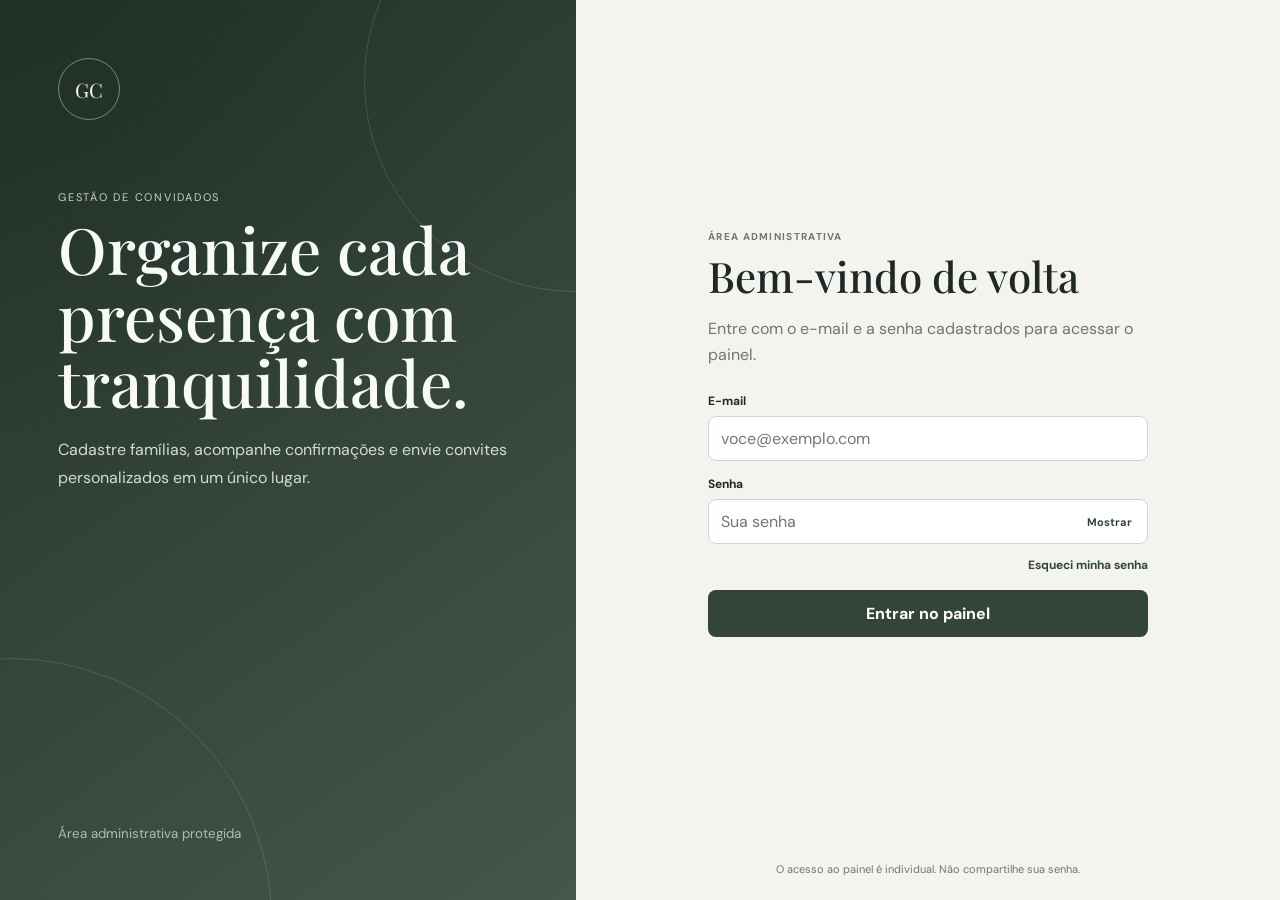
==== index.html @ 77a73d16 "Ajustes e reorganização" ====
<!doctype html>
<html lang="pt-BR">
<head>
  <meta charset="utf-8">
  <meta name="viewport" content="width=device-width, initial-scale=1">
  <meta name="robots" content="noindex,nofollow">
  <title>Entrar — Gestão de Convidados</title>
  <link rel="preconnect" href="https://fonts.googleapis.com">
  <link rel="preconnect" href="https://fonts.gstatic.com" crossorigin>
  <link href="https://fonts.googleapis.com/css2?family=DM+Sans:wght@400;500;600;700&family=Playfair+Display:wght@500;600&display=swap" rel="stylesheet">
  <link rel="stylesheet" href="admin/css/styles.css">
</head>
<body class="auth-page">
  <main class="auth-layout">
    <section class="auth-visual" aria-hidden="true">
      <div class="auth-visual__content">
        <span class="auth-seal">GC</span>
        <p class="auth-visual__eyebrow">Gestão de convidados</p>
        <h1>Organize cada presença com tranquilidade.</h1>
        <p>Cadastre famílias, acompanhe confirmações e envie convites personalizados em um único lugar.</p>
      </div>
      <small>Área administrativa protegida</small>
    </section>

    <section class="auth-panel">
      <div class="auth-box" id="loginBox">
        <span class="eyebrow">Área administrativa</span>
        <h2>Bem-vindo de volta</h2>
        <p class="auth-copy">Entre com o e-mail e a senha cadastrados para acessar o painel.</p>

        <div class="auth-message auth-message--success" id="loginNotice" hidden></div>

        <form id="loginForm" class="form-stack">
          <label><span>E-mail</span><input type="email" name="email" required autocomplete="email" placeholder="voce@exemplo.com"></label>
          <label>
            <span>Senha</span>
            <div class="password-field">
              <input type="password" name="password" id="loginPassword" required autocomplete="current-password" placeholder="Sua senha">
              <button type="button" class="password-toggle" data-toggle-password="loginPassword" aria-label="Mostrar senha">Mostrar</button>
            </div>
          </label>
          <div class="auth-row"><button type="button" class="auth-link" id="forgotButton">Esqueci minha senha</button></div>
          <button class="btn btn--primary btn--block" id="loginButton" type="submit">Entrar no painel</button>
          <p class="form-status" id="loginStatus" role="status" aria-live="polite"></p>
        </form>

        <div class="demo-access" id="demoAccess" hidden>
          <span>Modo de demonstração</span>
          <button class="btn btn--secondary btn--block" id="demoButton" type="button">Abrir painel demo</button>
        </div>
      </div>

      <div class="auth-box" id="forgotBox" hidden>
        <button class="auth-back" id="backToLogin" type="button">← Voltar</button>
        <span class="eyebrow">Recuperação de acesso</span>
        <h2>Redefinir senha</h2>
        <p class="auth-copy">Informe seu e-mail. Se houver uma conta cadastrada, enviaremos um link para criar uma nova senha.</p>
        <form id="forgotForm" class="form-stack">
          <label><span>E-mail</span><input type="email" name="email" required autocomplete="email" placeholder="voce@exemplo.com"></label>
          <button class="btn btn--primary btn--block" id="forgotSubmit" type="submit">Enviar link de recuperação</button>
          <p class="form-status" id="forgotStatus" role="status" aria-live="polite"></p>
        </form>
      </div>

      <p class="auth-foot">O acesso ao painel é individual. Não compartilhe sua senha.</p>
    </section>
  </main>

  <script src="admin/js/config.js"></script>
  <script type="module" src="admin/js/login.js"></script>
</body>
</html>
---- admin/css/styles.css ----
[hidden]{display:none!important}:root{--bg:#f4f5f2;--surface:#fff;--surface2:#eef1eb;--text:#1f2923;--muted:#6c776f;--accent:#596f61;--accent-dark:#33453a;--line:#dce2dc;--danger:#9d4e4e;--shadow:0 18px 50px rgba(31,41,35,.08);--serif:"Playfair Display",Georgia,serif;--sans:"DM Sans",Arial,sans-serif}*{box-sizing:border-box}html{color-scheme:light}body{margin:0;background:var(--bg);color:var(--text);font-family:var(--sans)}button,input,select,textarea{font:inherit}.app{min-height:100vh;display:grid;grid-template-columns:250px 1fr}.sidebar{position:sticky;top:0;height:100vh;padding:26px 18px;background:#1f2b24;color:#fff;display:flex;flex-direction:column;gap:35px}.brand{display:flex;align-items:center;gap:12px;padding:0 8px}.brand__mark{width:42px;height:42px;border:1px solid rgba(255,255,255,.35);display:grid;place-items:center;border-radius:50%;font-family:var(--serif)}.brand strong,.brand small{display:block}.brand small{margin-top:2px;color:#aeb9b2;font-size:11px}.sidebar nav{display:grid;gap:6px}.nav-item{border:0;background:transparent;color:#b9c3bd;text-align:left;padding:12px 14px;border-radius:9px;cursor:pointer}.nav-item:hover,.nav-item.is-active{background:rgba(255,255,255,.1);color:#fff}.sidebar__bottom{margin-top:auto;display:flex;align-items:center;justify-content:space-between;padding:0 8px}.mode-badge{font-size:10px;letter-spacing:.12em;border:1px solid #718276;border-radius:99px;padding:5px 8px}.text-button{background:transparent;border:0;color:inherit;cursor:pointer;padding:4px}.sidebar .text-button{color:#c9d1cc}.main{min-width:0}.topbar{height:84px;background:rgba(244,245,242,.92);backdrop-filter:blur(16px);border-bottom:1px solid var(--line);display:flex;align-items:center;gap:24px;justify-content:space-between;padding:0 38px;position:sticky;top:0;z-index:10}.topbar select{border:0;background:transparent;font-weight:700;color:var(--text);padding:2px 22px 2px 0}.eyebrow{display:block;text-transform:uppercase;letter-spacing:.13em;font-size:10px;font-weight:700;color:var(--muted);margin-bottom:5px}.view{display:none;padding:38px;max-width:1500px;margin:auto}.view.is-active{display:block}.page-heading{display:flex;justify-content:space-between;align-items:end;gap:20px;margin-bottom:28px}h1,h2{font-family:var(--serif);font-weight:500;margin:0}h1{font-size:clamp(34px,4vw,52px)}h2{font-size:25px}.btn{border:0;border-radius:8px;padding:11px 17px;font-weight:700;cursor:pointer}.btn--primary{background:var(--accent-dark);color:#fff}.btn--secondary{background:#e7ebe7;color:var(--accent-dark)}.btn--ghost{background:transparent;border:1px solid var(--line)}.stats-grid{display:grid;grid-template-columns:repeat(4,1fr);gap:16px;margin-bottom:25px}.stat-card{background:var(--surface);border:1px solid var(--line);border-radius:13px;padding:22px}.stat-card span,.stat-card small{display:block;color:var(--muted)}.stat-card strong{display:block;font-family:var(--serif);font-size:42px;font-weight:500;margin:8px 0}.panel{background:var(--surface);border:1px solid var(--line);border-radius:13px;padding:22px;box-shadow:var(--shadow)}.panel--flush{padding:0;overflow:hidden}.panel__head{display:flex;align-items:end;justify-content:space-between;margin-bottom:16px}.table-wrap{overflow:auto}table{width:100%;border-collapse:collapse;white-space:nowrap}th{text-align:left;color:var(--muted);font-size:11px;text-transform:uppercase;letter-spacing:.08em;padding:13px 15px;border-bottom:1px solid var(--line)}td{padding:15px;border-bottom:1px solid #edf0ed;vertical-align:middle}tbody tr:last-child td{border-bottom:0}.guest-name strong,.guest-name small{display:block}.guest-name small{color:var(--muted);margin-top:3px}.status{display:inline-flex;gap:6px;align-items:center;padding:5px 9px;border-radius:99px;font-size:12px;font-weight:700}.status--confirmed{background:#e6f1e8;color:#35623f}.status--pending{background:#f4efe2;color:#796531}.status--declined{background:#f4e6e6;color:#8b4646}.row-actions{display:flex;gap:6px}.mini-btn{border:1px solid var(--line);background:#fff;padding:7px 9px;border-radius:7px;cursor:pointer}.mini-btn:hover{background:var(--surface2)}.mini-btn--danger{color:var(--danger)}.filters{display:flex;gap:12px;margin-bottom:14px}.filters select,.search{background:#fff;border:1px solid var(--line);border-radius:9px;min-height:44px}.search{display:flex;align-items:center;gap:8px;padding:0 13px;flex:1}.search input{border:0;outline:0;min-width:0;width:100%}.filters select{padding:0 13px}.empty{text-align:center;padding:40px;color:var(--muted)}.settings-form{max-width:850px}.field-grid{display:grid;grid-template-columns:1fr 1fr;gap:17px}.field-wide{grid-column:1/-1}label>span{display:block;font-size:12px;font-weight:700;margin-bottom:7px}label small{display:block;color:var(--muted);margin-top:6px}input,select,textarea{width:100%;border:1px solid #cfd7d0;border-radius:8px;background:#fff;color:var(--text);padding:11px 12px;outline:0}input:focus,select:focus,textarea:focus{border-color:var(--accent)}textarea{resize:vertical}.form-actions{display:flex;justify-content:flex-end;margin-top:20px}.dialog{border:0;padding:0;background:transparent;max-width:min(680px,calc(100vw - 28px));width:100%}.dialog::backdrop{background:rgba(18,25,21,.55);backdrop-filter:blur(3px)}.dialog__panel{background:#fff;border-radius:15px;padding:24px;box-shadow:0 30px 100px rgba(0,0,0,.25)}.dialog__panel header,.dialog__panel footer{display:flex;align-items:center;justify-content:space-between;gap:15px}.dialog__panel header{margin-bottom:22px}.dialog__panel footer{justify-content:flex-end;margin-top:22px}.icon-button{border:0;background:#eef1ee;width:36px;height:36px;border-radius:50%;font-size:22px;cursor:pointer}.toast{position:fixed;right:22px;bottom:22px;z-index:100;background:#243229;color:#fff;padding:12px 16px;border-radius:9px;box-shadow:var(--shadow);opacity:0;transform:translateY(10px);pointer-events:none;transition:.2s}.toast.is-visible{opacity:1;transform:none}.auth-screen{min-height:100vh;display:grid;place-items:center;padding:25px;background:radial-gradient(circle at top left,#e6ebe6,transparent 40%),var(--bg)}.auth-card{background:#fff;border:1px solid var(--line);border-radius:16px;padding:34px;width:min(430px,100%);box-shadow:var(--shadow)}.auth-card h1{font-size:40px;margin-bottom:10px}.auth-card>p{color:var(--muted);line-height:1.6}.form-stack{display:grid;gap:15px;margin-top:24px}.form-status{color:var(--danger);min-height:18px;margin:0;font-size:13px}.mobile-menu{display:none;border:0;background:transparent;font-size:22px}.muted{color:var(--muted)}@media(max-width:980px){.app{grid-template-columns:1fr}.sidebar{position:fixed;z-index:30;width:250px;transform:translateX(-100%);transition:.2s}.sidebar.is-open{transform:none}.mobile-menu{display:block}.topbar{padding:0 20px}.view{padding:28px 20px}.stats-grid{grid-template-columns:1fr 1fr}}@media(max-width:650px){.topbar .btn{display:none}.stats-grid{grid-template-columns:1fr}.page-heading{align-items:flex-start;flex-direction:column}.field-grid{grid-template-columns:1fr}.field-wide{grid-column:auto}.filters{flex-direction:column}.view{padding:22px 14px}.panel{padding:14px}.panel--flush{padding:0}h1{font-size:36px}}

/* v1.1 — importação de convidados por Excel */
.page-actions{display:flex;gap:10px;align-items:center;flex-wrap:wrap}.dialog--wide{max-width:min(900px,calc(100vw - 28px))}.import-guide{display:flex;align-items:center;justify-content:space-between;gap:20px;padding:16px 18px;border:1px solid var(--line);border-radius:12px;background:var(--surface2);margin-bottom:16px}.import-guide strong{display:block;margin-bottom:5px}.import-guide p{margin:0;color:var(--muted);line-height:1.5;font-size:13px}.import-guide .btn{white-space:nowrap;text-decoration:none}.import-drop{display:grid;place-items:center;text-align:center;gap:7px;border:1.5px dashed #aebbb1;border-radius:13px;padding:28px 20px;background:#fbfcfb;cursor:pointer;transition:.2s}.import-drop:hover{border-color:var(--accent);background:#f4f7f4}.import-drop__icon{display:grid;place-items:center;width:56px;height:56px;border-radius:12px;background:#e5eee7;color:var(--accent-dark);font-size:12px;font-weight:800;letter-spacing:.08em}.import-drop strong{font-size:15px}.import-drop small{color:var(--muted);max-width:560px;line-height:1.5}.import-drop input{margin-top:6px;max-width:420px;background:#fff}.import-result{margin-top:20px}.import-summary{display:grid;grid-template-columns:repeat(3,1fr);gap:10px;margin-bottom:18px}.import-summary article{border:1px solid var(--line);border-radius:10px;padding:14px;background:#fff}.import-summary span{display:block;color:var(--muted);font-size:11px;text-transform:uppercase;letter-spacing:.08em;font-weight:700}.import-summary strong{display:block;font-family:var(--serif);font-size:30px;font-weight:500;margin-top:4px}.import-summary__error strong{color:var(--danger)}.import-result h3{font-size:14px;font-family:var(--sans);font-weight:700;margin:18px 0 9px}.import-errors{margin:0;padding:12px 12px 12px 32px;border-radius:9px;background:#f8ecec;color:#844444;font-size:13px;line-height:1.6;max-height:180px;overflow:auto}.import-preview{border:1px solid var(--line);border-radius:9px}.import-preview table{font-size:13px}.import-preview th,.import-preview td{padding:10px 12px}@media(max-width:650px){.page-actions{width:100%}.page-actions .btn{flex:1}.import-guide{align-items:flex-start;flex-direction:column}.import-guide .btn{width:100%;text-align:center}.import-summary{grid-template-columns:1fr}.dialog--wide .dialog__panel{padding:18px}.import-drop{padding:22px 12px}}

/* v1.2 — autenticação administrativa */
.auth-guard{position:fixed;inset:0;z-index:999;background:var(--bg);display:grid;place-items:center;align-content:center;gap:12px;color:var(--muted)}.auth-guard__spinner{width:34px;height:34px;border:3px solid #d9e0da;border-top-color:var(--accent-dark);border-radius:50%;animation:authSpin .8s linear infinite}@keyframes authSpin{to{transform:rotate(360deg)}}
.sidebar__bottom--account{display:grid;gap:13px;align-items:stretch}.account-chip{display:flex;align-items:center;gap:10px;min-width:0}.account-chip__avatar{width:34px;height:34px;display:grid;place-items:center;border-radius:50%;background:rgba(255,255,255,.12);font-weight:700;flex:0 0 auto}.account-chip div{min-width:0}.account-chip strong,.account-chip small{display:block;white-space:nowrap;overflow:hidden;text-overflow:ellipsis}.account-chip strong{font-size:12px}.account-chip small{font-size:10px;color:#aeb9b2;margin-top:2px}.sidebar__account-actions{display:flex;align-items:center;justify-content:space-between}
.auth-page{min-height:100vh;background:#f3f4f0}.auth-layout{min-height:100vh;display:grid;grid-template-columns:minmax(340px,.9fr) minmax(480px,1.1fr)}.auth-visual{position:relative;overflow:hidden;padding:58px;display:flex;flex-direction:column;justify-content:space-between;color:#f8faf8;background:linear-gradient(145deg,rgba(27,42,33,.96),rgba(56,74,62,.93)),radial-gradient(circle at 20% 10%,#87988a,transparent 45%)}.auth-visual:before,.auth-visual:after{content:"";position:absolute;border:1px solid rgba(255,255,255,.12);border-radius:50%;width:420px;height:420px}.auth-visual:before{right:-210px;top:-130px}.auth-visual:after{left:-250px;bottom:-280px;width:520px;height:520px}.auth-visual__content{position:relative;z-index:1;max-width:520px}.auth-seal{width:62px;height:62px;border:1px solid rgba(255,255,255,.4);border-radius:50%;display:grid;place-items:center;font-family:var(--serif);font-size:20px;margin-bottom:70px}.auth-seal--dark{border-color:var(--line);color:var(--accent-dark);margin-bottom:30px}.auth-visual__eyebrow{font-size:11px;text-transform:uppercase;letter-spacing:.16em;color:#c4d0c7}.auth-visual h1{font-size:clamp(42px,5vw,68px);line-height:1.04;margin:12px 0 20px}.auth-visual__content>p:last-child{font-size:16px;line-height:1.75;color:#d2dbd5;max-width:480px}.auth-visual>small{position:relative;z-index:1;color:#aebdb3}
.auth-panel{display:grid;place-items:center;align-content:center;padding:42px}.auth-box{width:min(440px,100%)}.auth-box h2,.auth-box h1{font-family:var(--serif);font-weight:500;font-size:42px;margin:0 0 12px}.auth-copy{color:var(--muted);line-height:1.65;margin:0 0 25px}.auth-row{display:flex;justify-content:flex-end;margin-top:-4px}.auth-link,.auth-back{border:0;background:transparent;padding:2px 0;color:var(--accent-dark);font-weight:700;cursor:pointer;font-size:12px}.auth-back{margin-bottom:25px}.btn--block{width:100%;min-height:47px}.password-field{position:relative}.password-field input{padding-right:76px}.password-toggle{position:absolute;right:10px;top:50%;transform:translateY(-50%);border:0;background:transparent;color:var(--accent-dark);font-size:11px;font-weight:700;cursor:pointer}.form-status--success{color:#35623f}.auth-message{border-radius:9px;padding:11px 13px;font-size:13px;margin-bottom:16px}.auth-message--success{background:#e8f2e9;color:#35623f}.auth-foot{position:absolute;bottom:24px;margin:0;color:var(--muted);font-size:11px}.demo-access{border-top:1px solid var(--line);margin-top:24px;padding-top:20px}.demo-access>span{display:block;color:var(--muted);font-size:11px;text-transform:uppercase;letter-spacing:.1em;margin-bottom:9px}.auth-simple{min-height:100vh;display:grid;place-items:center;padding:28px;background:radial-gradient(circle at 15% 10%,#e3e9e3,transparent 38%),var(--bg)}.auth-box--reset{background:#fff;border:1px solid var(--line);border-radius:18px;padding:38px;box-shadow:var(--shadow)}.auth-login-link{display:block;text-align:center;color:var(--accent-dark);font-weight:700;font-size:12px;margin-top:20px;text-decoration:none}
@media(max-width:850px){.auth-layout{grid-template-columns:1fr}.auth-visual{display:none}.auth-panel{min-height:100vh;padding:28px}.auth-foot{position:static;margin-top:40px}.auth-box h2,.auth-box h1{font-size:38px}}@media(max-width:500px){.auth-panel{padding:22px}.auth-box--reset{padding:26px 20px}.auth-simple{padding:14px}}

/* v1.3 — métricas, membros e exportação */
.stats-grid--six{grid-template-columns:repeat(3,1fr)}
.row-actions{flex-wrap:wrap;max-width:390px}
.field-grid textarea[name="members"]{min-height:105px;line-height:1.55}
@media(max-width:1180px){.stats-grid--six{grid-template-columns:repeat(2,1fr)}}
@media(max-width:650px){.stats-grid--six{grid-template-columns:1fr}.page-actions .btn{min-width:calc(50% - 6px)}.row-actions{min-width:250px}}
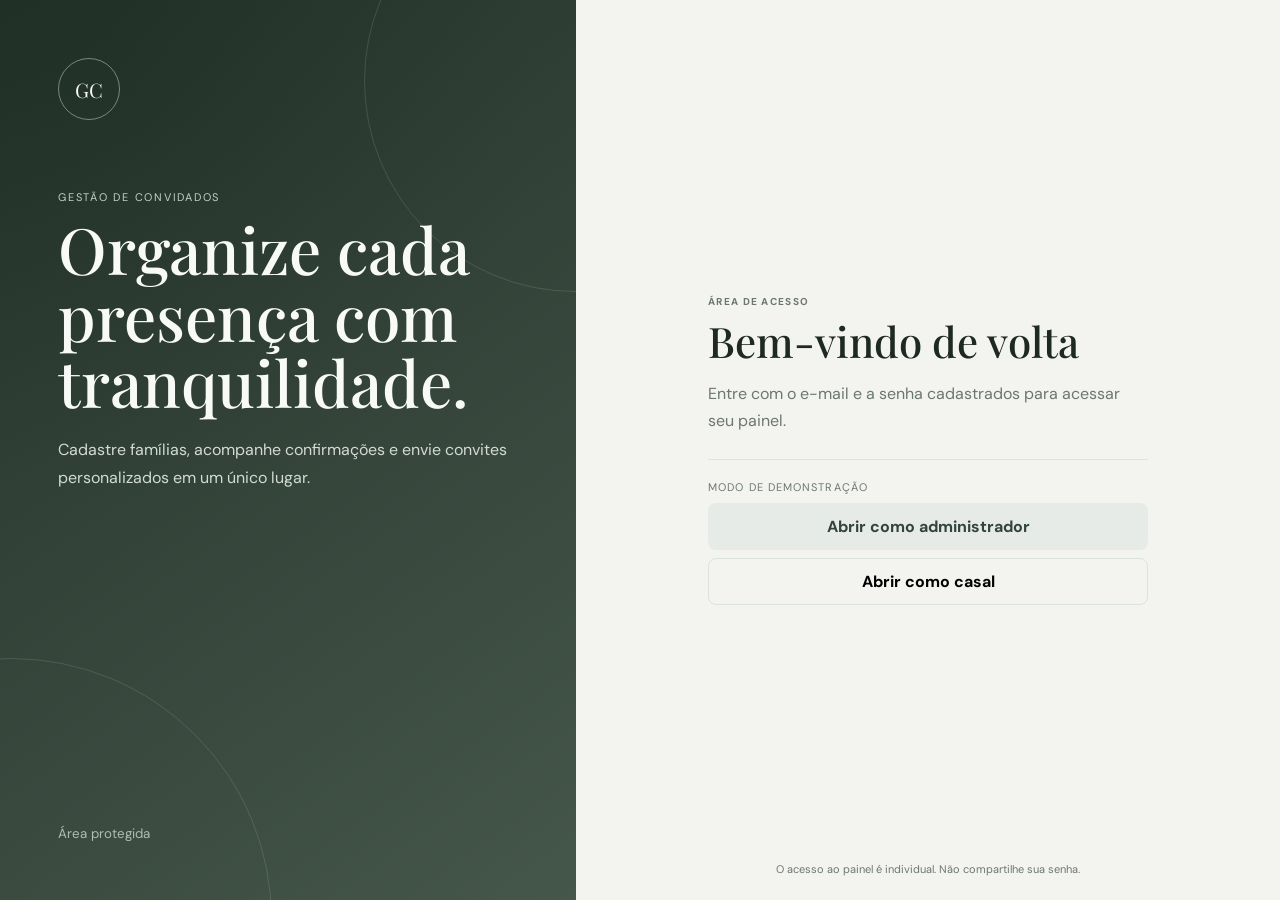
==== commit c8f57138: "Ajustes, permissões v1.5" ====
--- a/index.html
+++ b/index.html
@@ -19,14 +19,14 @@
         <h1>Organize cada presença com tranquilidade.</h1>
         <p>Cadastre famílias, acompanhe confirmações e envie convites personalizados em um único lugar.</p>
       </div>
-      <small>Área administrativa protegida</small>
+      <small>Área protegida</small>
     </section>
 
     <section class="auth-panel">
       <div class="auth-box" id="loginBox">
-        <span class="eyebrow">Área administrativa</span>
+        <span class="eyebrow">Área de acesso</span>
         <h2>Bem-vindo de volta</h2>
-        <p class="auth-copy">Entre com o e-mail e a senha cadastrados para acessar o painel.</p>
+        <p class="auth-copy">Entre com o e-mail e a senha cadastrados para acessar seu painel.</p>
 
         <div class="auth-message auth-message--success" id="loginNotice" hidden></div>
 
@@ -46,7 +46,7 @@
 
         <div class="demo-access" id="demoAccess" hidden>
           <span>Modo de demonstração</span>
-          <button class="btn btn--secondary btn--block" id="demoButton" type="button">Abrir painel demo</button>
+          <div class="demo-buttons"><button class="btn btn--secondary btn--block" id="demoButton" type="button">Abrir como administrador</button><button class="btn btn--ghost btn--block" id="demoCoupleButton" type="button">Abrir como casal</button></div>
         </div>
       </div>
 
--- a/admin/css/styles.css
+++ b/admin/css/styles.css
@@ -16,3 +16,12 @@
 .field-grid textarea[name="members"]{min-height:105px;line-height:1.55}
 @media(max-width:1180px){.stats-grid--six{grid-template-columns:repeat(2,1fr)}}
 @media(max-width:650px){.stats-grid--six{grid-template-columns:1fr}.page-actions .btn{min-width:calc(50% - 6px)}.row-actions{min-width:250px}}
+
+/* v1.5 — mobile sem rolagem horizontal + perfis admin/casal */
+.access-grid{display:grid;grid-template-columns:minmax(280px,.8fr) minmax(0,1.2fr);gap:18px}.access-copy{line-height:1.6;margin:10px 0 0}.access-list{display:grid;gap:10px}.access-card{display:flex;align-items:center;justify-content:space-between;gap:16px;padding:14px 0;border-bottom:1px solid var(--line)}.access-card:last-child{border-bottom:0}.access-card__identity{min-width:0}.access-card__identity strong,.access-card__identity small{display:block}.access-card__identity small{color:var(--muted);margin-top:4px;overflow-wrap:anywhere}.access-card__role{display:inline-flex;margin-top:7px;padding:4px 8px;border-radius:99px;background:var(--surface2);color:var(--accent-dark);font-size:10px;font-weight:800;letter-spacing:.08em;text-transform:uppercase}.permission-badge{display:inline-flex;align-items:center;padding:4px 8px;border-radius:99px;background:rgba(255,255,255,.12);color:#d9e3dc;font-size:9px;font-weight:800;letter-spacing:.1em;text-transform:uppercase}.account-chip small .permission-badge{margin-left:4px}.is-readonly-note{font-size:12px;color:var(--muted);margin-top:10px}.responsive-data-table td[data-label]{position:relative}
+@media(max-width:760px){
+  .table-wrap--responsive{overflow:visible}.responsive-data-table{display:block;white-space:normal}.responsive-data-table thead{display:none}.responsive-data-table tbody{display:grid;gap:12px}.responsive-data-table tr{display:block;border:1px solid var(--line);border-radius:12px;background:#fff;padding:5px 14px;box-shadow:0 8px 24px rgba(31,41,35,.04)}.responsive-data-table td{display:grid;grid-template-columns:minmax(100px,38%) 1fr;gap:12px;align-items:start;padding:11px 0;border-bottom:1px solid #edf0ed;white-space:normal;overflow-wrap:anywhere}.responsive-data-table td:last-child{border-bottom:0}.responsive-data-table td::before{content:attr(data-label);font-size:10px;line-height:1.4;text-transform:uppercase;letter-spacing:.08em;font-weight:800;color:var(--muted)}.responsive-data-table .guest-name{display:block;padding-top:14px}.responsive-data-table .guest-name::before{display:none}.responsive-data-table .guest-name strong{font-size:16px}.responsive-data-table .row-actions{display:grid;grid-template-columns:repeat(2,minmax(0,1fr));min-width:0;max-width:none;width:100%}.responsive-data-table .row-actions .mini-btn{width:100%;min-height:38px}.responsive-data-table td[data-label="Ações"]{grid-template-columns:1fr}.responsive-data-table td[data-label="Ações"]::before{margin-bottom:2px}.responsive-data-table td[colspan]{display:block;text-align:center}.responsive-data-table td[colspan]::before{display:none}.access-grid{grid-template-columns:1fr}.access-card{align-items:flex-start;flex-direction:column}.access-card .mini-btn{width:100%}.topbar>div{min-width:0;flex:1}.topbar select{max-width:100%}
+}
+
+.demo-buttons{display:grid;gap:8px}.demo-buttons .btn{text-align:center}.panel--flush .responsive-data-table tbody{padding:0}@media(max-width:760px){.panel--flush .responsive-data-table tbody{padding:12px}}
+@media(max-width:650px){.topbar #newWeddingButton:not([hidden]){display:grid;width:40px;height:40px;place-items:center;padding:0;font-size:0;flex:0 0 auto}.topbar #newWeddingButton:not([hidden])::after{content:"+";font-size:24px;line-height:1}}
